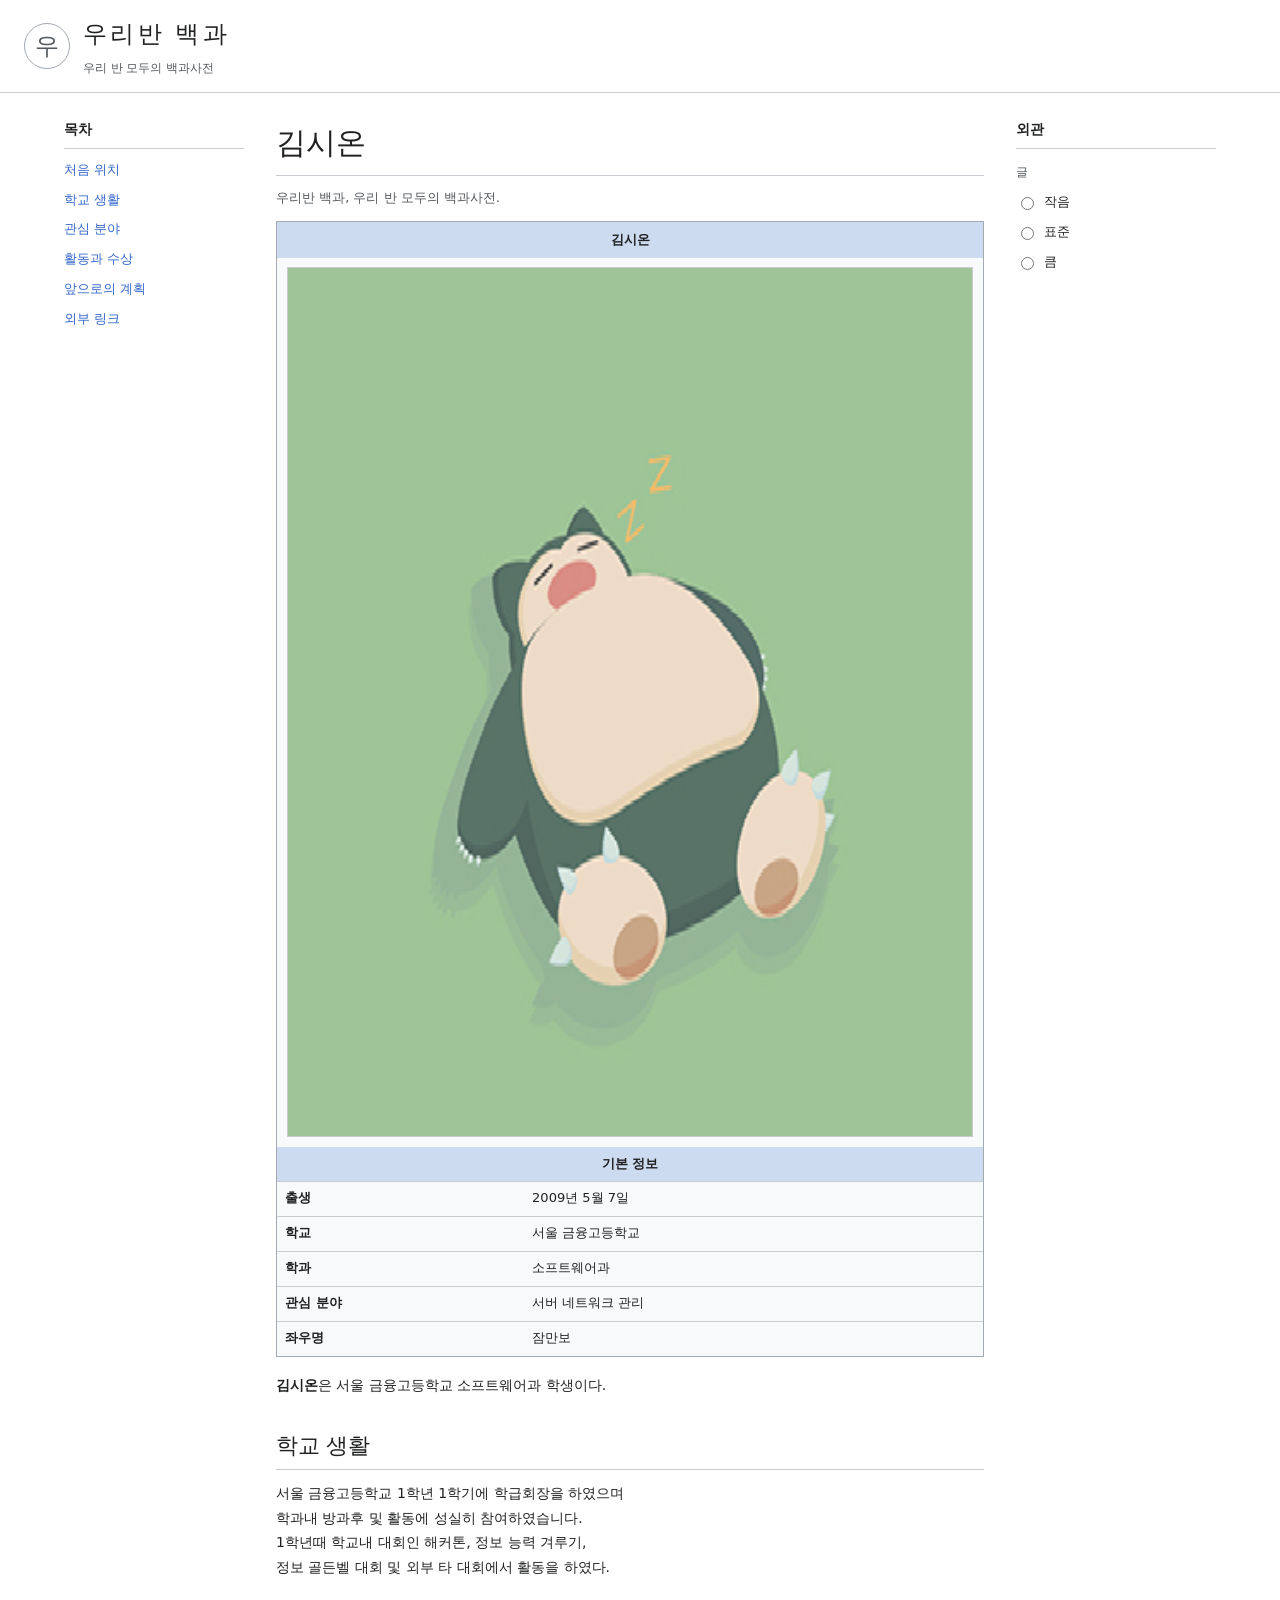
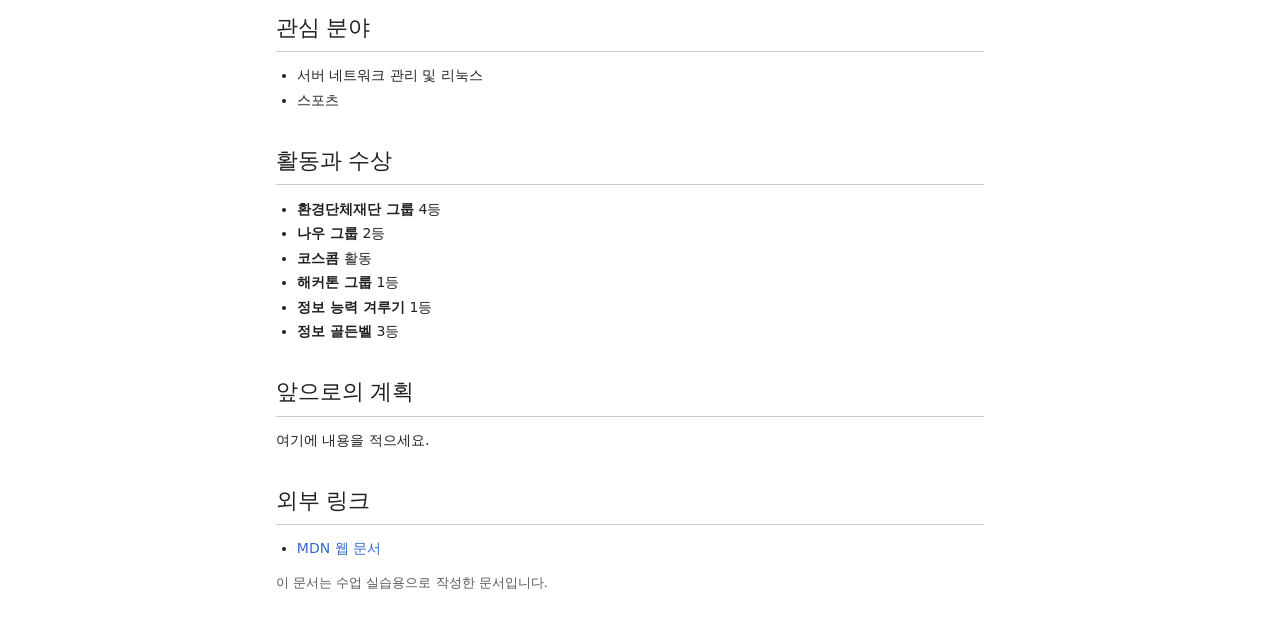
==== index.html @ 59c27604 "Update index.html" ====
<!DOCTYPE html>
<html lang="ko" data-fontsize="standard">

<head>
  <meta charset="UTF-8">
  <meta name="viewport" content="width=device-width, initial-scale=1">
  <title>김시온 - 우리반 백과</title>
  <link rel="stylesheet" href="style.css">
</head>

<body>
  <header class="topbar">
    <div class="logo">우</div>
    <div class="sitename">
      <strong>우리반 백과</strong>
      <span>우리 반 모두의 백과사전</span>
    </div>
  </header>

  <div class="wrap">
    <nav class="toc">
      <h2>목차</h2>
      <ul>
        <li><a href="#first">처음 위치</a></li>
        <li><a href="#second">학교 생활</a></li>
        <li><a href="#three">관심 분야</a></li>
        <li><a href="#four">활동과 수상</a></li>
        <li><a href="#five">앞으로의 계획</a></li>
        <li><a href="#six">외부 링크</a></li>
      </ul>
    </nav>

    <main class="content">
      <h1 id="first">김시온</h1>
      <p class="subtitle">우리반 백과, 우리 반 모두의 백과사전.</p>

      <aside class="infobox">
        <div class="infobox-title">김시온</div>
        <img src="kso.png" alt="김시온의 사진">
        <table>
          <caption>기본 정보</caption>
          <tbody>
            <!-- (4) 표의 내용을 자신의 것으로 바꾸세요. 줄을 더 넣어도 됩니다 -->
            <tr>
              <th>출생</th>
              <td>2009년 5월 7일</td>
            </tr>
            <tr>
              <th>학교</th>
              <td>서울 금융고등학교</td>
            </tr>
            <tr>
              <th>학과</th>
              <td>소프트웨어과</td>
            </tr>
            <tr>
              <th>관심 분야</th>
              <td>서버 네트워크 관리</td>
            </tr>
            <tr>
              <th>좌우명</th>
              <td>잠만보</td>
            </tr>
          </tbody>
        </table>
      </aside>

      <!-- (5) 첫 문단: 나를 한두 문장으로 소개 -->
      <p><strong>김시온</strong>은 서울 금융고등학교 소프트웨어과 학생이다.</p>

      <section>
        <h2 id="second">학교 생활</h2>
        <p>서울 금융고등학교 1학년 1학기에 학급회장을 하였으며<br>학과내 방과후 및 활동에 성실히 참여하였습니다.<br>1학년때 학교내 대회인 해커톤, 정보 능력 겨루기,<br> 정보 골든벨 대회 및 외부 타 대회에서 활동을 하였다.</p>
      </section>

      <section>
        <h2 id="three">관심 분야</h2>
        <ul>
          <li>서버 네트워크 관리 및 리눅스</li>
          <li>스포츠</li>
        </ul>
      </section>

      <section>
        <h2 id="four">활동과 수상</h2>
        <ul>
          <li><strong>환경단체재단 그룹 </strong>4등</li>
          <li><strong>나우 그룹 </strong>2등</li>
          <li><strong>코스콤 </strong>활동</li>
          <li><strong>해커톤 그룹 </strong>1등</li>
          <li><strong>정보 능력 겨루기 </strong>1등</li>
          <li><strong>정보 골든벨 </strong>3등</li>
        </ul>
      </section>

      <section>
        <h2 id="five">앞으로의 계획</h2>
        <p>여기에 내용을 적으세요.</p>
      </section>

      <section>
        <h2 id="six">외부 링크</h2>
        <ul>
          <li><a href="https://developer.mozilla.org/ko/">MDN 웹 문서</a></li>
        </ul>
        <p class="footnote">이 문서는 수업 실습용으로 작성한 문서입니다.</p>
      </section>
    </main>

    <aside class="appearance">
      <h2>외관</h2>

      <fieldset class="panel-group">
        <legend>글</legend>
        <label><input type="radio" name="fontsize" value="small">작음</label>
        <label><input type="radio" name="fontsize" value="standard">표준</label>
        <label><input type="radio" name="fontsize" value="large">큼</label>
      </fieldset>
    </aside>

  </div>

  <script src="script.js"></script>
</body>

</html>
---- style.css ----
/* =========================================================
   우리반 백과 - style.css (기본 제공)
   1. 색 값은 모두 아래 :root 안에 모아 두었다.
   2. 크기는 rem 단위로 적었다.
   ========================================================= */

/* ---------- 색과 크기 값 모음 (CSS 변수) ---------- */
:root {
  --bg: #ffffff;
  --text: #202122;
  --sub-text: #54595d;
  --link: #3366cc;
  --link-visited: #6b4ba1;
  --border: #a2a9b1;
  --line: #c8ccd1;
  --box-bg: #f8f9fa;
  --box-head: #cddbf0;

  --font-scale: 1;
}

html[data-fontsize="small"] {
  --font-scale: 0.875;
}

html[data-fontsize="large"] {
  --font-scale: 1.25;
}

/* ---------- 문서 전체 ---------- */
* {
  box-sizing: border-box;
}

html {
  font-size: calc(16px * var(--font-scale));
  scroll-behavior: smooth;
}

body {
  margin: 0;
  background: var(--bg);
  color: var(--text);
  font-family: "맑은 고딕", "Malgun Gothic", "Apple SD Gothic Neo", system-ui, sans-serif;
  font-size: 0.875rem;
  line-height: 1.75;
}

a {
  color: var(--link);
  text-decoration: none;
}

a:visited {
  color: var(--link-visited);
}

a:hover {
  text-decoration: underline;
}

a:focus-visible,
input:focus-visible {
  outline: 2px solid var(--link);
  outline-offset: 2px;
}

/* ---------- 맨 위 머리글 ---------- */

.topbar {
  display: flex;
  align-items: center;
  gap: 0.8rem;
  padding: 0.8rem 1.5rem;
  border-bottom: 1px solid var(--line);
}

.logo {
  width: 46px;
  height: 46px;
  border: 1px solid var(--border);
  border-radius: 50%;
  display: grid;
  place-items: center;
  font-family: serif;
  font-size: 1.5rem;
  color: var(--sub-text);
}

.sitename strong {
  display: block;
  font-family: serif;
  font-weight: 400;
  font-size: 1.5rem;
  letter-spacing: 0.15em;
}

.sitename span {
  font-size: 0.75rem;
  color: var(--sub-text);
}

/* ---------- 전체 배치 (그리드) ---------- */
.wrap {
  max-width: 1200px;
  margin: 0 auto;
  padding: 1.5rem;
  display: grid;
  grid-template-columns: 180px minmax(0, 1fr) 200px;
  gap: 2rem;
  align-items: start;
}

/* ---------- 왼쪽 목차 ---------- */
.toc {
  position: sticky;
  top: 1rem;
  font-size: 0.8125rem;
}

.toc h2 {
  font-size: 0.875rem;
  margin: 0 0 0.6rem;
  padding-bottom: 0.4rem;
  border-bottom: 1px solid var(--line);
}

.toc ul {
  list-style: none;
  margin: 0;
  padding: 0;
}

.toc li {
  margin: 0.45rem 0;
}

/* ---------- 가운데 본문 ---------- */
.content h1 {
  font-family: serif;
  font-weight: 400;
  font-size: 1.9rem;
  margin: 0 0 0.3rem;
  padding-bottom: 0.3rem;
  border-bottom: 1px solid var(--line);
}

.subtitle {
  font-size: 0.8125rem;
  color: var(--sub-text);
  margin-bottom: 1.2rem;
}

.content h2 {
  font-family: serif;
  font-weight: 400;
  font-size: 1.4rem;
  margin: 1.8rem 0 0.7rem;
  padding-bottom: 0.25rem;
  border-bottom: 1px solid var(--line);
}

.content p {
  margin: 0.7rem 0;
}

.content ul {
  margin: 0.5rem 0;
  padding-left: 1.3rem;
}

.footnote {
  font-size: 0.8125rem;
  color: var(--sub-text);
}

/* ---------- 오른쪽 인물 정보 상자 ---------- */
.infobox {
  float: right;
  width: 280px;
  margin: 0 0 1rem 1.5rem;
  border: 1px solid var(--border);
  background: var(--box-bg);
  font-size: 0.8125rem;
}

.infobox .infobox-title {
  background: var(--box-head);
  text-align: center;
  font-weight: bold;
  padding: 0.4rem;
}

.infobox img {
  display: block;
  width: calc(100% - 1.2rem);
  height: auto;
  margin: 0.6rem;
  border: 1px solid var(--line);
}

.infobox table {
  width: 100%;
  border-collapse: collapse;
}

.infobox caption {
  background: var(--box-head);
  font-weight: bold;
  padding: 0.35rem;
}

.infobox th,
.infobox td {
  padding: 0.35rem 0.5rem;
  text-align: left;
  vertical-align: top;
  border-top: 1px solid var(--line);
}

.infobox th {
  width: 35%;
}

/*--내가 추가한 부분--*/
.appearance {
  position: sticky;
  top: 1rem;
}

.appearance h2 {
  font-size: 0.875rem;
  margin: 0 0 0.8rem;
  padding-bottom: 0.4rem;
  border-bottom: 1px solid var(--line);
}

.panel-group {
  border: 0;
  margin: 0 0 1.2rem;
  padding: 0;
}

.panel-group legend {
  padding: 0;
  margin-bottom: 0.3rem;
  font-size: 0.75rem;
  color: var(--sub-text);
}

.panel-group label {
  display: flex;
  align-items: center;
  gap: 0.45rem;
  padding: 0.22rem 0;
  font-size: 0.8125rem;
  cursor: pointer;
}

/* ---------- 화면이 좁을 때 ---------- */
@media (max-width: 900px) {
  .wrap {
    grid-template-columns: 1fr;
    gap: 1.5rem;
  }

  .toc,
  .appearance {
    position: static;
  }

  .infobox {
    float: none;
    width: 100%;
    margin: 0 0 1rem;
  }
}

.toc {
  position: static;
}

.infobox {
  float: none;
  width: 100%;
  margin: 0 0 1rem;
}

@media (prefers-reduced-motion: reduce) {
  html {
    scroll-behavior: auto;
  }
}
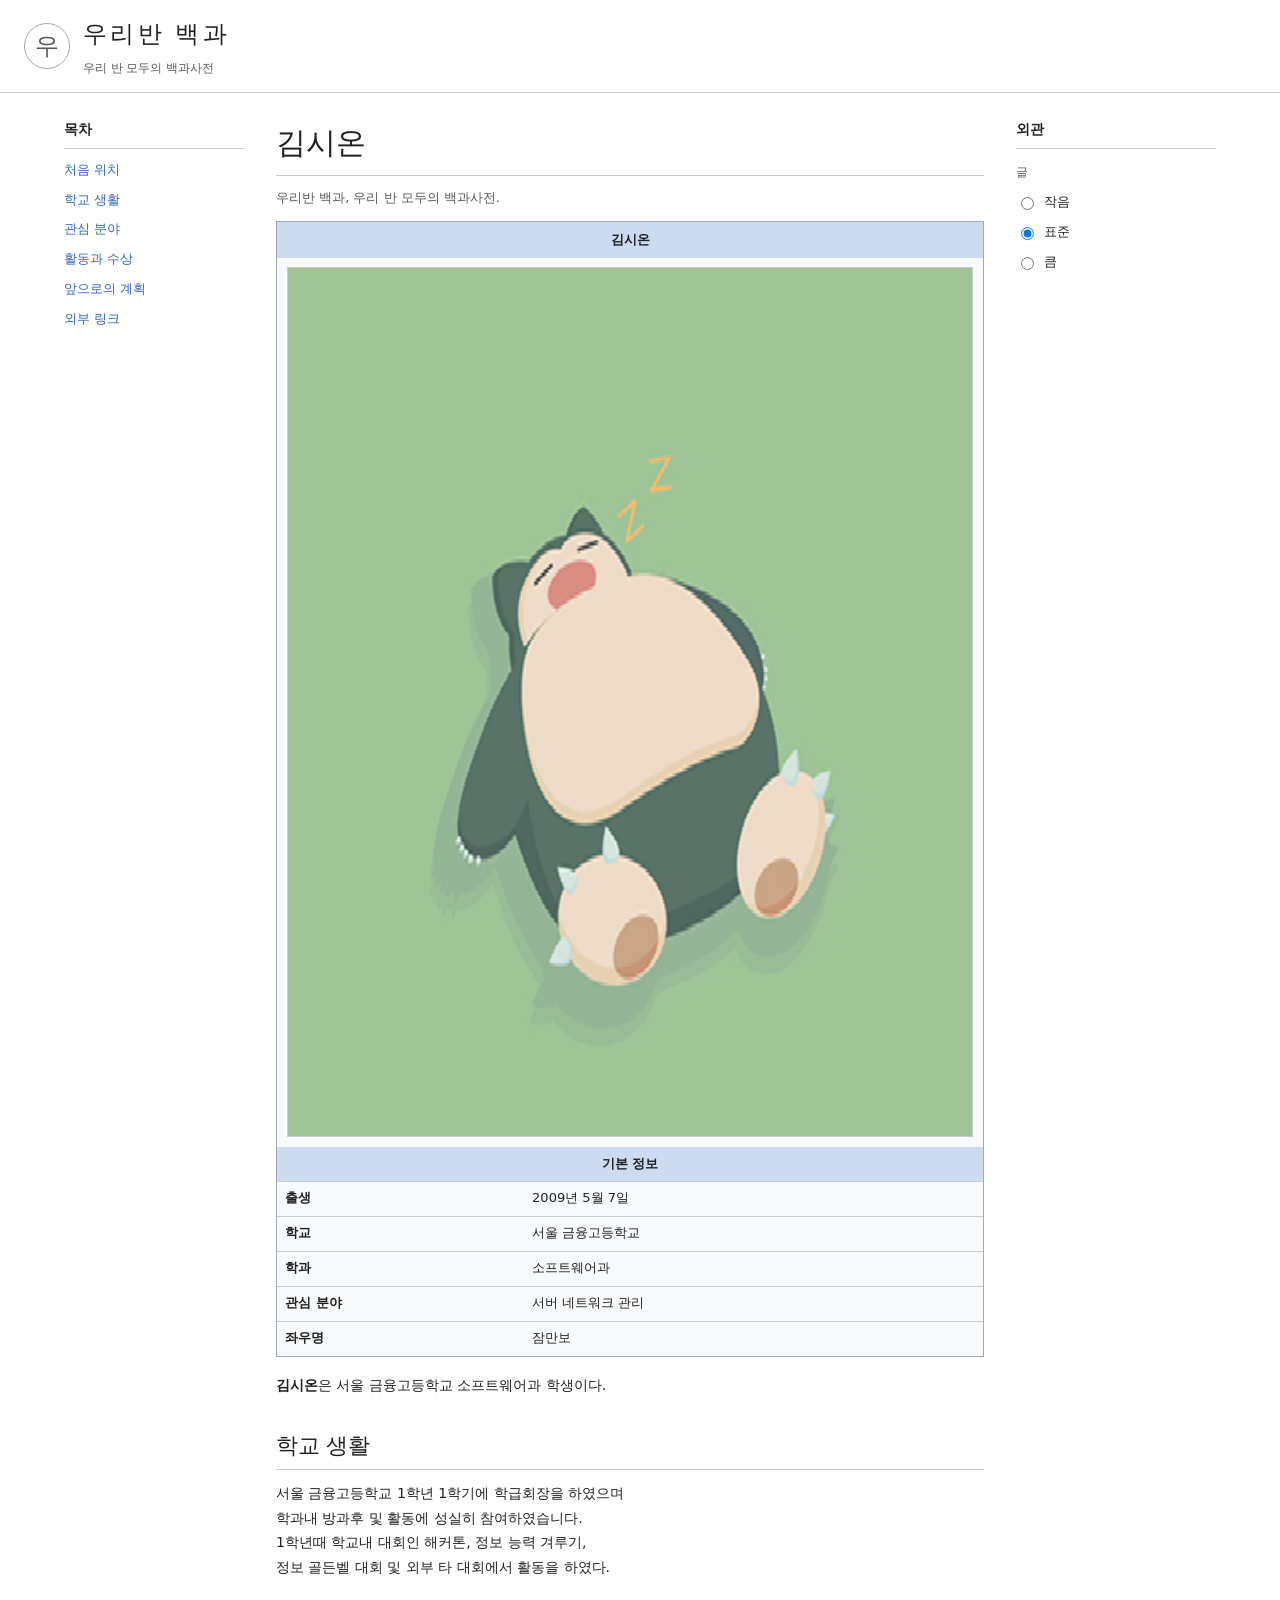
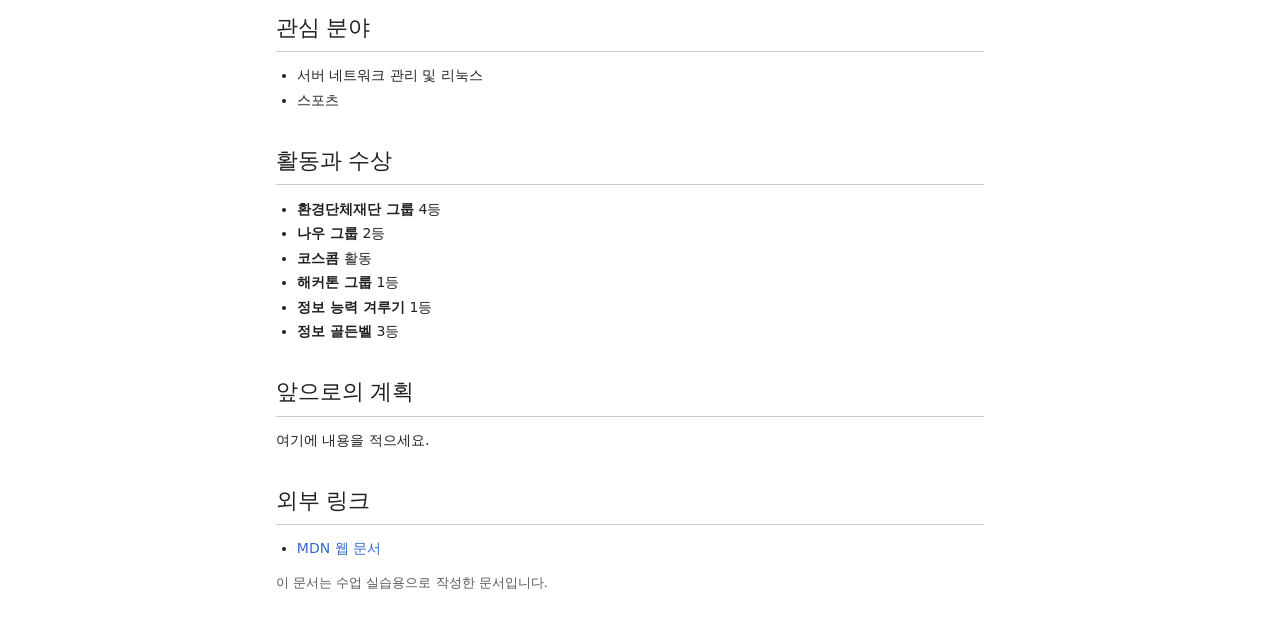
==== commit 1382f053: "Update index.html" ====
--- a/index.html
+++ b/index.html
@@ -2,125 +2,126 @@
 <html lang="ko" data-fontsize="standard">
 
 <head>
-  <meta charset="UTF-8">
-  <meta name="viewport" content="width=device-width, initial-scale=1">
-  <title>김시온 - 우리반 백과</title>
-  <link rel="stylesheet" href="style.css">
+    <meta charset="UTF-8">
+    <meta name="viewport" content="width=device-width, initial-scale=1">
+    <title>김시온 - 우리반 백과</title>
+    <link rel="stylesheet" href="style.css">
 </head>
 
 <body>
-  <header class="topbar">
-    <div class="logo">우</div>
-    <div class="sitename">
-      <strong>우리반 백과</strong>
-      <span>우리 반 모두의 백과사전</span>
+    <header class="topbar">
+        <div class="logo">우</div>
+        <div class="sitename">
+            <strong>우리반 백과</strong>
+            <span>우리 반 모두의 백과사전</span>
+        </div>
+    </header>
+
+    <div class="wrap">
+        <nav class="toc">
+            <h2>목차</h2>
+            <ul>
+                <li><a href="#first">처음 위치</a></li>
+                <li><a href="#second">학교 생활</a></li>
+                <li><a href="#three">관심 분야</a></li>
+                <li><a href="#four">활동과 수상</a></li>
+                <li><a href="#five">앞으로의 계획</a></li>
+                <li><a href="#six">외부 링크</a></li>
+            </ul>
+        </nav>
+
+        <main class="content">
+            <h1 id="first">김시온</h1>
+            <p class="subtitle">우리반 백과, 우리 반 모두의 백과사전.</p>
+
+            <aside class="infobox">
+                <div class="infobox-title">김시온</div>
+                <img src="kso.png" alt="김시온의 사진">
+                <table>
+                    <caption>기본 정보</caption>
+                    <tbody>
+                        <!-- (4) 표의 내용을 자신의 것으로 바꾸세요. 줄을 더 넣어도 됩니다 -->
+                        <tr>
+                            <th>출생</th>
+                            <td>2009년 5월 7일</td>
+                        </tr>
+                        <tr>
+                            <th>학교</th>
+                            <td>서울 금융고등학교</td>
+                        </tr>
+                        <tr>
+                            <th>학과</th>
+                            <td>소프트웨어과</td>
+                        </tr>
+                        <tr>
+                            <th>관심 분야</th>
+                            <td>서버 네트워크 관리</td>
+                        </tr>
+                        <tr>
+                            <th>좌우명</th>
+                            <td>잠만보</td>
+                        </tr>
+                    </tbody>
+                </table>
+            </aside>
+
+            <!-- (5) 첫 문단: 나를 한두 문장으로 소개 -->
+            <p><strong>김시온</strong>은 서울 금융고등학교 소프트웨어과 학생이다.</p>
+
+            <section>
+                <h2 id="second">학교 생활</h2>
+                <p>서울 금융고등학교 1학년 1학기에 학급회장을 하였으며<br>학과내 방과후 및 활동에 성실히 참여하였습니다.<br>1학년때 학교내 대회인 해커톤, 정보 능력 겨루기,<br> 정보
+                    골든벨 대회 및 외부 타 대회에서 활동을 하였다.</p>
+            </section>
+
+            <section>
+                <h2 id="three">관심 분야</h2>
+                <ul>
+                    <li>서버 네트워크 관리 및 리눅스</li>
+                    <li>스포츠</li>
+                </ul>
+            </section>
+
+            <section>
+                <h2 id="four">활동과 수상</h2>
+                <ul>
+                    <li><strong>환경단체재단 그룹 </strong>4등</li>
+                    <li><strong>나우 그룹 </strong>2등</li>
+                    <li><strong>코스콤 </strong>활동</li>
+                    <li><strong>해커톤 그룹 </strong>1등</li>
+                    <li><strong>정보 능력 겨루기 </strong>1등</li>
+                    <li><strong>정보 골든벨 </strong>3등</li>
+                </ul>
+            </section>
+
+            <section>
+                <h2 id="five">앞으로의 계획</h2>
+                <p>여기에 내용을 적으세요.</p>
+            </section>
+
+            <section>
+                <h2 id="six">외부 링크</h2>
+                <ul>
+                    <li><a href="https://developer.mozilla.org/ko/">MDN 웹 문서</a></li>
+                </ul>
+                <p class="footnote">이 문서는 수업 실습용으로 작성한 문서입니다.</p>
+            </section>
+        </main>
+
+        <aside class="appearance">
+            <h2>외관</h2>
+
+            <fieldset class="panel-group">
+                <legend>글</legend>
+                <label><input type="radio" name="fontsize" value="small"> 작음</label>
+                <label><input type="radio" name="fontsize" value="standard" checked> 표준</label>
+                <label><input type="radio" name="fontsize" value="large"> 큼</label>
+            </fieldset>
+        </aside>
+
     </div>
-  </header>
 
-  <div class="wrap">
-    <nav class="toc">
-      <h2>목차</h2>
-      <ul>
-        <li><a href="#first">처음 위치</a></li>
-        <li><a href="#second">학교 생활</a></li>
-        <li><a href="#three">관심 분야</a></li>
-        <li><a href="#four">활동과 수상</a></li>
-        <li><a href="#five">앞으로의 계획</a></li>
-        <li><a href="#six">외부 링크</a></li>
-      </ul>
-    </nav>
-
-    <main class="content">
-      <h1 id="first">김시온</h1>
-      <p class="subtitle">우리반 백과, 우리 반 모두의 백과사전.</p>
-
-      <aside class="infobox">
-        <div class="infobox-title">김시온</div>
-        <img src="kso.png" alt="김시온의 사진">
-        <table>
-          <caption>기본 정보</caption>
-          <tbody>
-            <!-- (4) 표의 내용을 자신의 것으로 바꾸세요. 줄을 더 넣어도 됩니다 -->
-            <tr>
-              <th>출생</th>
-              <td>2009년 5월 7일</td>
-            </tr>
-            <tr>
-              <th>학교</th>
-              <td>서울 금융고등학교</td>
-            </tr>
-            <tr>
-              <th>학과</th>
-              <td>소프트웨어과</td>
-            </tr>
-            <tr>
-              <th>관심 분야</th>
-              <td>서버 네트워크 관리</td>
-            </tr>
-            <tr>
-              <th>좌우명</th>
-              <td>잠만보</td>
-            </tr>
-          </tbody>
-        </table>
-      </aside>
-
-      <!-- (5) 첫 문단: 나를 한두 문장으로 소개 -->
-      <p><strong>김시온</strong>은 서울 금융고등학교 소프트웨어과 학생이다.</p>
-
-      <section>
-        <h2 id="second">학교 생활</h2>
-        <p>서울 금융고등학교 1학년 1학기에 학급회장을 하였으며<br>학과내 방과후 및 활동에 성실히 참여하였습니다.<br>1학년때 학교내 대회인 해커톤, 정보 능력 겨루기,<br> 정보 골든벨 대회 및 외부 타 대회에서 활동을 하였다.</p>
-      </section>
-
-      <section>
-        <h2 id="three">관심 분야</h2>
-        <ul>
-          <li>서버 네트워크 관리 및 리눅스</li>
-          <li>스포츠</li>
-        </ul>
-      </section>
-
-      <section>
-        <h2 id="four">활동과 수상</h2>
-        <ul>
-          <li><strong>환경단체재단 그룹 </strong>4등</li>
-          <li><strong>나우 그룹 </strong>2등</li>
-          <li><strong>코스콤 </strong>활동</li>
-          <li><strong>해커톤 그룹 </strong>1등</li>
-          <li><strong>정보 능력 겨루기 </strong>1등</li>
-          <li><strong>정보 골든벨 </strong>3등</li>
-        </ul>
-      </section>
-
-      <section>
-        <h2 id="five">앞으로의 계획</h2>
-        <p>여기에 내용을 적으세요.</p>
-      </section>
-
-      <section>
-        <h2 id="six">외부 링크</h2>
-        <ul>
-          <li><a href="https://developer.mozilla.org/ko/">MDN 웹 문서</a></li>
-        </ul>
-        <p class="footnote">이 문서는 수업 실습용으로 작성한 문서입니다.</p>
-      </section>
-    </main>
-
-    <aside class="appearance">
-      <h2>외관</h2>
-
-      <fieldset class="panel-group">
-        <legend>글</legend>
-        <label><input type="radio" name="fontsize" value="small">작음</label>
-        <label><input type="radio" name="fontsize" value="standard">표준</label>
-        <label><input type="radio" name="fontsize" value="large">큼</label>
-      </fieldset>
-    </aside>
-
-  </div>
-
-  <script src="script.js"></script>
+    <script src="script.js"></script>
 </body>
 
 </html>
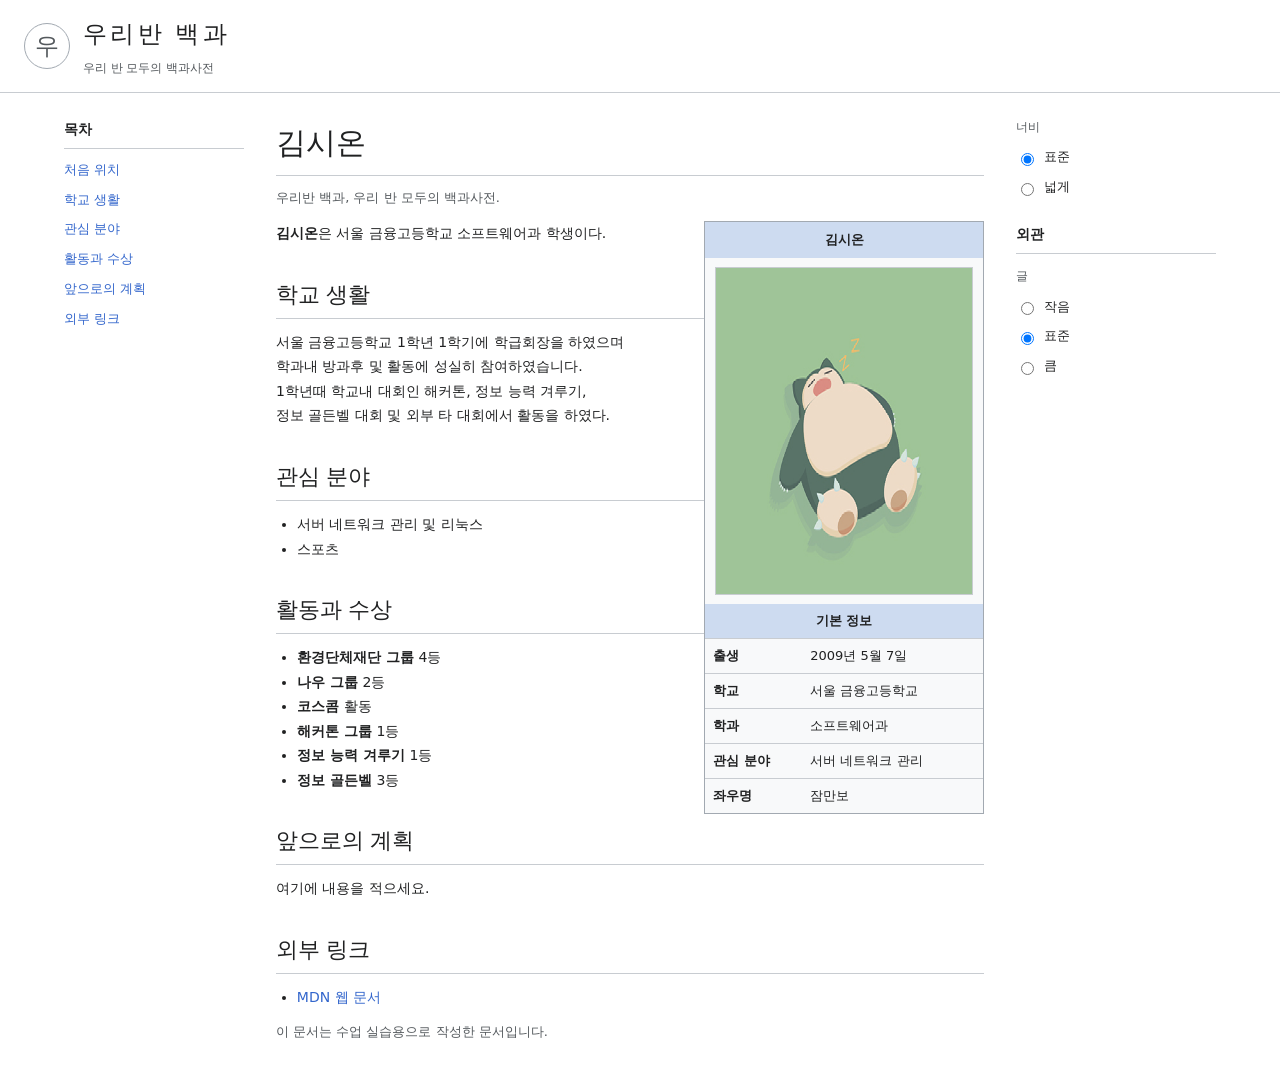
==== commit 8cb6e962: "Update index.html Added a data-width attribute to the html tag and included a fieldset for width opt" ====
--- a/index.html
+++ b/index.html
@@ -1,5 +1,5 @@
 <!DOCTYPE html>
-<html lang="ko" data-fontsize="standard">
+<html lang="ko" data-fontsize="standard" data-width="standard">
 
 <head>
     <meta charset="UTF-8">
@@ -109,6 +109,11 @@
         </main>
 
         <aside class="appearance">
+            <fieldset class="panel-group">
+                <legend>너비</legend>
+                <label><input type="radio" name="width" value="standard" checked> 표준</label>
+                <label><input type="radio" name="width" value="wide"> 넓게</label>
+            </fieldset>
             <h2>외관</h2>
 
             <fieldset class="panel-group">
--- a/style.css
+++ b/style.css
@@ -1,10 +1,12 @@
 /* =========================================================
-   우리반 백과 - style.css (기본 제공)
-   1. 색 값은 모두 아래 :root 안에 모아 두었다.
-   2. 크기는 rem 단위로 적었다.
-   ========================================================= */
-
-/* ---------- 색과 크기 값 모음 (CSS 변수) ---------- */
+   우리반 백과 - style.css
+   ========================================================= */
+
+
+/* =========================================================
+   1. 색과 크기 값 모음
+   ========================================================= */
+
 :root {
   --bg: #ffffff;
   --text: #202122;
@@ -19,6 +21,9 @@
   --font-scale: 1;
 }
 
+
+/* ---------- 글자 크기 설정 ---------- */
+
 html[data-fontsize="small"] {
   --font-scale: 0.875;
 }
@@ -27,7 +32,11 @@
   --font-scale: 1.25;
 }
 
-/* ---------- 문서 전체 ---------- */
+
+/* =========================================================
+   2. 문서 전체 기본 설정
+   ========================================================= */
+
 * {
   box-sizing: border-box;
 }
@@ -41,10 +50,22 @@
   margin: 0;
   background: var(--bg);
   color: var(--text);
-  font-family: "맑은 고딕", "Malgun Gothic", "Apple SD Gothic Neo", system-ui, sans-serif;
+
+  font-family:
+    "맑은 고딕",
+    "Malgun Gothic",
+    "Apple SD Gothic Neo",
+    system-ui,
+    sans-serif;
+
   font-size: 0.875rem;
   line-height: 1.75;
 }
+
+
+/* =========================================================
+   3. 링크
+   ========================================================= */
 
 a {
   color: var(--link);
@@ -65,33 +86,49 @@
   outline-offset: 2px;
 }
 
-/* ---------- 맨 위 머리글 ---------- */
+
+/* =========================================================
+   4. 상단 머리글
+   ========================================================= */
 
 .topbar {
   display: flex;
   align-items: center;
+
   gap: 0.8rem;
   padding: 0.8rem 1.5rem;
+
   border-bottom: 1px solid var(--line);
 }
+
+
+/* ---------- 로고 ---------- */
 
 .logo {
   width: 46px;
   height: 46px;
+
   border: 1px solid var(--border);
   border-radius: 50%;
+
   display: grid;
   place-items: center;
+
   font-family: serif;
   font-size: 1.5rem;
   color: var(--sub-text);
 }
 
+
+/* ---------- 사이트 이름 ---------- */
+
 .sitename strong {
   display: block;
+
   font-family: serif;
   font-weight: 400;
   font-size: 1.5rem;
+
   letter-spacing: 0.15em;
 }
 
@@ -100,33 +137,53 @@
   color: var(--sub-text);
 }
 
-/* ---------- 전체 배치 (그리드) ---------- */
+
+/* =========================================================
+   5. 전체 레이아웃
+   ========================================================= */
+
 .wrap {
   max-width: 1200px;
+
   margin: 0 auto;
   padding: 1.5rem;
+
   display: grid;
-  grid-template-columns: 180px minmax(0, 1fr) 200px;
+
+  grid-template-columns:
+    180px
+    minmax(0, 1fr)
+    200px;
+
   gap: 2rem;
+
   align-items: start;
 }
 
-/* ---------- 왼쪽 목차 ---------- */
+
+/* =========================================================
+   6. 왼쪽 목차
+   ========================================================= */
+
 .toc {
   position: sticky;
   top: 1rem;
+
   font-size: 0.8125rem;
 }
 
 .toc h2 {
   font-size: 0.875rem;
+
   margin: 0 0 0.6rem;
   padding-bottom: 0.4rem;
+
   border-bottom: 1px solid var(--line);
 }
 
 .toc ul {
   list-style: none;
+
   margin: 0;
   padding: 0;
 }
@@ -135,19 +192,26 @@
   margin: 0.45rem 0;
 }
 
-/* ---------- 가운데 본문 ---------- */
+
+/* =========================================================
+   7. 가운데 본문
+   ========================================================= */
+
 .content h1 {
   font-family: serif;
   font-weight: 400;
   font-size: 1.9rem;
+
   margin: 0 0 0.3rem;
   padding-bottom: 0.3rem;
+
   border-bottom: 1px solid var(--line);
 }
 
 .subtitle {
   font-size: 0.8125rem;
   color: var(--sub-text);
+
   margin-bottom: 1.2rem;
 }
 
@@ -155,8 +219,10 @@
   font-family: serif;
   font-weight: 400;
   font-size: 1.4rem;
+
   margin: 1.8rem 0 0.7rem;
   padding-bottom: 0.25rem;
+
   border-bottom: 1px solid var(--line);
 }
 
@@ -174,30 +240,53 @@
   color: var(--sub-text);
 }
 
-/* ---------- 오른쪽 인물 정보 상자 ---------- */
+
+/* =========================================================
+   8. 오른쪽 인물 정보 상자
+   ========================================================= */
+
 .infobox {
   float: right;
+
   width: 280px;
+
   margin: 0 0 1rem 1.5rem;
+
   border: 1px solid var(--border);
+
   background: var(--box-bg);
+
   font-size: 0.8125rem;
 }
+
+
+/* ---------- 정보 상자 제목 ---------- */
 
 .infobox .infobox-title {
   background: var(--box-head);
+
   text-align: center;
   font-weight: bold;
+
   padding: 0.4rem;
 }
+
+
+/* ---------- 정보 상자 이미지 ---------- */
 
 .infobox img {
   display: block;
+
   width: calc(100% - 1.2rem);
   height: auto;
+
   margin: 0.6rem;
+
   border: 1px solid var(--line);
 }
+
+
+/* ---------- 정보 상자 표 ---------- */
 
 .infobox table {
   width: 100%;
@@ -206,15 +295,19 @@
 
 .infobox caption {
   background: var(--box-head);
+
   font-weight: bold;
+
   padding: 0.35rem;
 }
 
 .infobox th,
 .infobox td {
   padding: 0.35rem 0.5rem;
+
   text-align: left;
   vertical-align: top;
+
   border-top: 1px solid var(--line);
 }
 
@@ -222,7 +315,11 @@
   width: 35%;
 }
 
-/*--내가 추가한 부분--*/
+
+/* =========================================================
+   9. 화면 설정 패널
+   ========================================================= */
+
 .appearance {
   position: sticky;
   top: 1rem;
@@ -230,13 +327,19 @@
 
 .appearance h2 {
   font-size: 0.875rem;
+
   margin: 0 0 0.8rem;
   padding-bottom: 0.4rem;
+
   border-bottom: 1px solid var(--line);
 }
+
+
+/* ---------- 패널 그룹 ---------- */
 
 .panel-group {
   border: 0;
+
   margin: 0 0 1.2rem;
   padding: 0;
 }
@@ -244,6 +347,7 @@
 .panel-group legend {
   padding: 0;
   margin-bottom: 0.3rem;
+
   font-size: 0.75rem;
   color: var(--sub-text);
 }
@@ -251,16 +355,26 @@
 .panel-group label {
   display: flex;
   align-items: center;
+
   gap: 0.45rem;
+
   padding: 0.22rem 0;
+
   font-size: 0.8125rem;
+
   cursor: pointer;
 }
 
-/* ---------- 화면이 좁을 때 ---------- */
+
+/* =========================================================
+   10. 반응형 - 태블릿 / 모바일
+   ========================================================= */
+
 @media (max-width: 900px) {
+
   .wrap {
     grid-template-columns: 1fr;
+
     gap: 1.5rem;
   }
 
@@ -271,23 +385,20 @@
 
   .infobox {
     float: none;
+
     width: 100%;
+
     margin: 0 0 1rem;
   }
 }
 
-.toc {
-  position: static;
-}
-
-.infobox {
-  float: none;
-  width: 100%;
-  margin: 0 0 1rem;
-}
+
+/* =========================================================
+   11. 모션 감소 설정
+   ========================================================= */
 
 @media (prefers-reduced-motion: reduce) {
   html {
     scroll-behavior: auto;
   }
-}+}
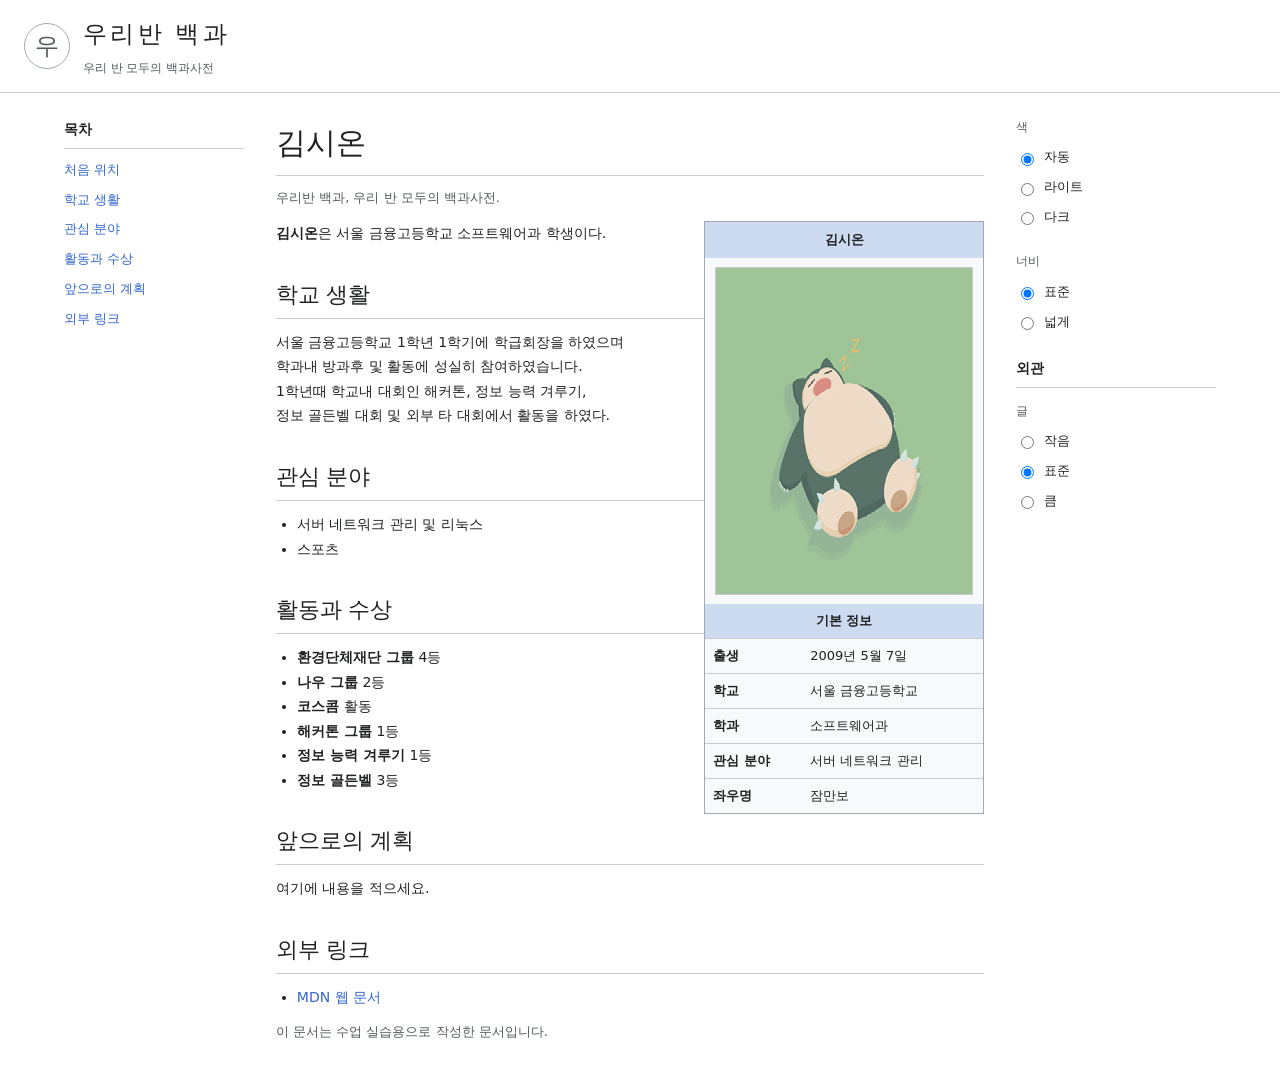
==== commit 75b6a0c9: "Add theme selection options in the sidebar Added fieldsets for theme selection with radio buttons." ====
--- a/index.html
+++ b/index.html
@@ -1,5 +1,5 @@
 <!DOCTYPE html>
-<html lang="ko" data-fontsize="standard" data-width="standard">
+<html lang="ko" data-fontsize="standard" data-width="standard" data-theme="auto">
 
 <head>
     <meta charset="UTF-8">
@@ -109,6 +109,13 @@
         </main>
 
         <aside class="appearance">
+
+            <fieldset class="panel-group">
+                <legend>색</legend>
+                <label><input type="radio" name="theme" value="auto" checked> 자동</label>
+                <label><input type="radio" name="theme" value="light"> 라이트</label>
+                <label><input type="radio" name="theme" value="dark"> 다크</label>
+            </fieldset>
             <fieldset class="panel-group">
                 <legend>너비</legend>
                 <label><input type="radio" name="width" value="standard" checked> 표준</label>
--- a/style.css
+++ b/style.css
@@ -19,6 +19,9 @@
   --box-head: #cddbf0;
 
   --font-scale: 1;
+
+  /* 화면 최대 너비 */
+  --content-max: 1200px;
 }
 
 
@@ -30,6 +33,42 @@
 
 html[data-fontsize="large"] {
   --font-scale: 1.25;
+}
+
+
+/* ---------- 화면 너비 설정 ---------- */
+
+html[data-width="wide"] {
+  --content-max: 100%;
+}
+
+
+/* ---------- 색상 테마 설정 ---------- */
+
+html[data-theme="dark"] {
+  --bg: #101418;
+  --text: #eaecf0;
+  --sub-text: #a2a9b1;
+  --link: #8ab4f8;
+  --link-visited: #c5a3e0;
+  --border: #54595d;
+  --line: #3a4048;
+  --box-bg: #1b2027;
+  --box-head: #2a3a55;
+}
+
+@media (prefers-color-scheme: dark) {
+  html[data-theme="auto"] {
+    --bg: #101418;
+    --text: #eaecf0;
+    --sub-text: #a2a9b1;
+    --link: #8ab4f8;
+    --link-visited: #c5a3e0;
+    --border: #54595d;
+    --line: #3a4048;
+    --box-bg: #1b2027;
+    --box-head: #2a3a55;
+  }
 }
 
 
@@ -143,7 +182,7 @@
    ========================================================= */
 
 .wrap {
-  max-width: 1200px;
+  max-width: var(--content-max);
 
   margin: 0 auto;
   padding: 1.5rem;
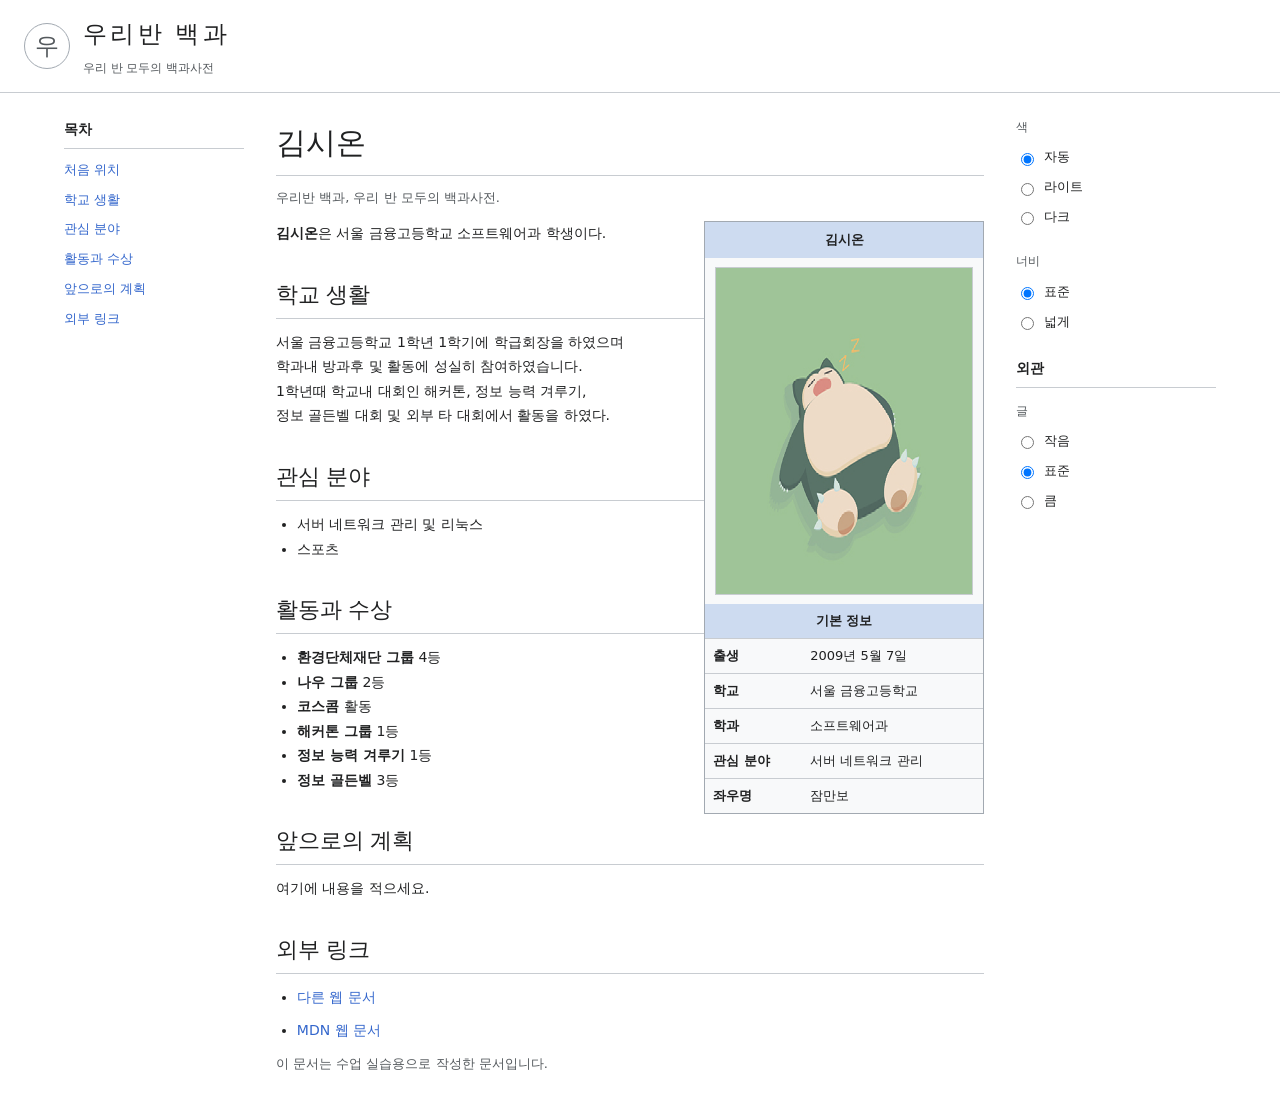
==== commit 11064cef: "Add external link to MDN documentation" ====
--- a/index.html
+++ b/index.html
@@ -102,6 +102,9 @@
             <section>
                 <h2 id="six">외부 링크</h2>
                 <ul>
+                    <li><a href="https://developer.mozilla.org/ko/">다른 웹 문서</a></li>
+                </ul>
+                <ul>
                     <li><a href="https://developer.mozilla.org/ko/">MDN 웹 문서</a></li>
                 </ul>
                 <p class="footnote">이 문서는 수업 실습용으로 작성한 문서입니다.</p>
--- a/style.css
+++ b/style.css
@@ -45,6 +45,7 @@
 
 /* ---------- 색상 테마 설정 ---------- */
 
+/* 다크 선택 시 */
 html[data-theme="dark"] {
   --bg: #101418;
   --text: #eaecf0;
@@ -57,6 +58,8 @@
   --box-head: #2a3a55;
 }
 
+
+/* 자동 선택 + 운영체제가 다크 모드일 때 */
 @media (prefers-color-scheme: dark) {
   html[data-theme="auto"] {
     --bg: #101418;
@@ -87,6 +90,7 @@
 
 body {
   margin: 0;
+
   background: var(--bg);
   color: var(--text);
 
@@ -155,6 +159,7 @@
 
   font-family: serif;
   font-size: 1.5rem;
+
   color: var(--sub-text);
 }
 
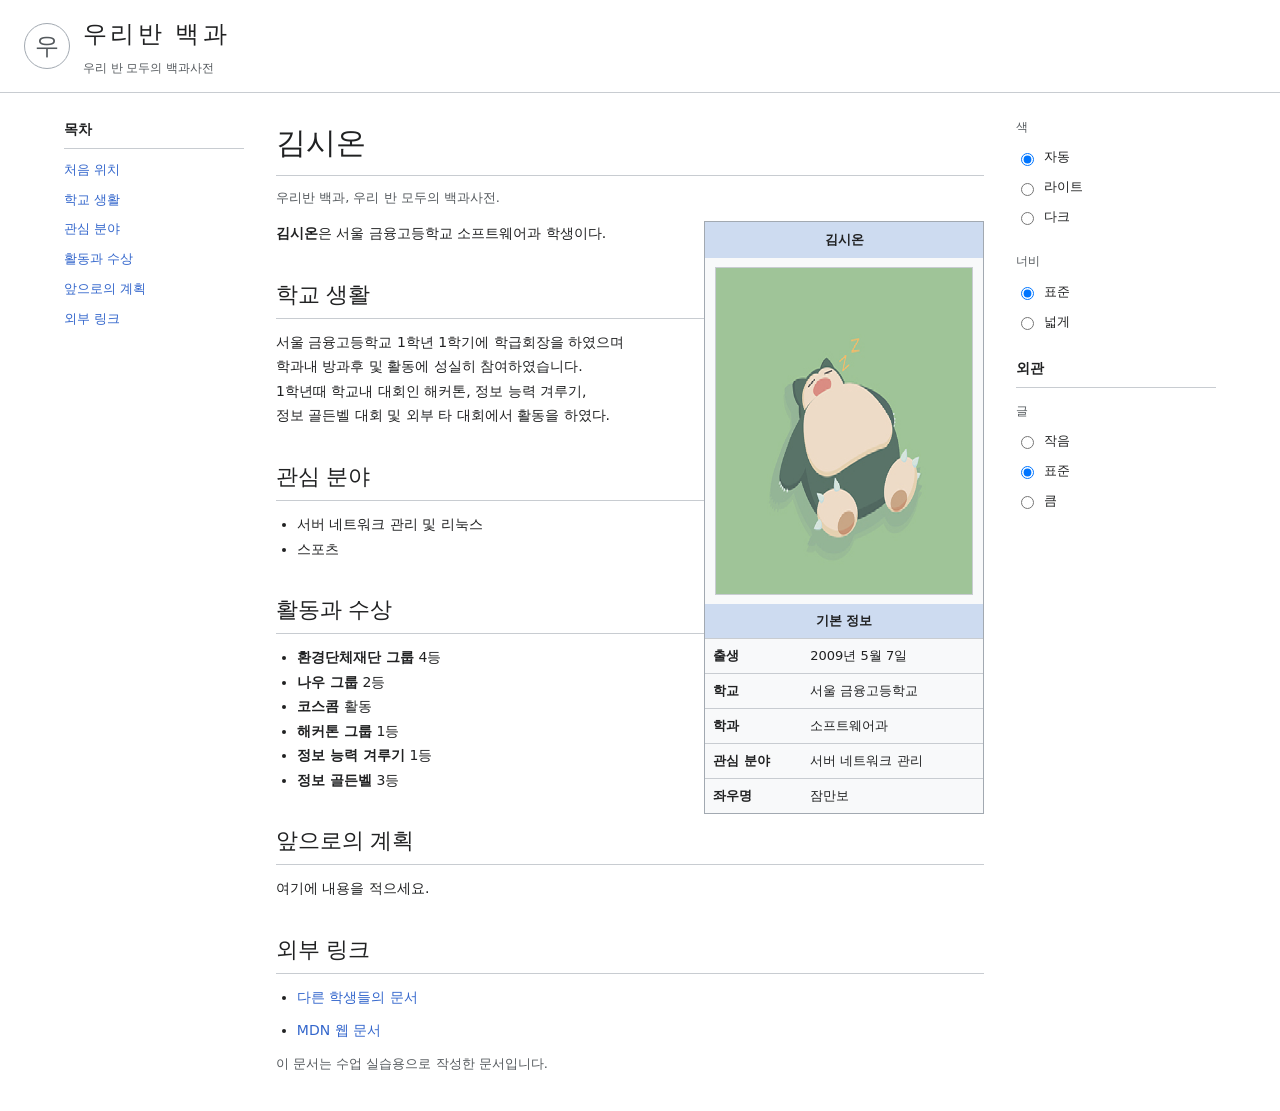
==== commit ef8b870e: "다른 웹 문서로 이동" ====
--- a/index.html
+++ b/index.html
@@ -102,7 +102,7 @@
             <section>
                 <h2 id="six">외부 링크</h2>
                 <ul>
-                    <li><a href="https://developer.mozilla.org/ko/">다른 웹 문서</a></li>
+                    <li><a href="student/submenu.html">다른 학생들의 문서</a></li>
                 </ul>
                 <ul>
                     <li><a href="https://developer.mozilla.org/ko/">MDN 웹 문서</a></li>
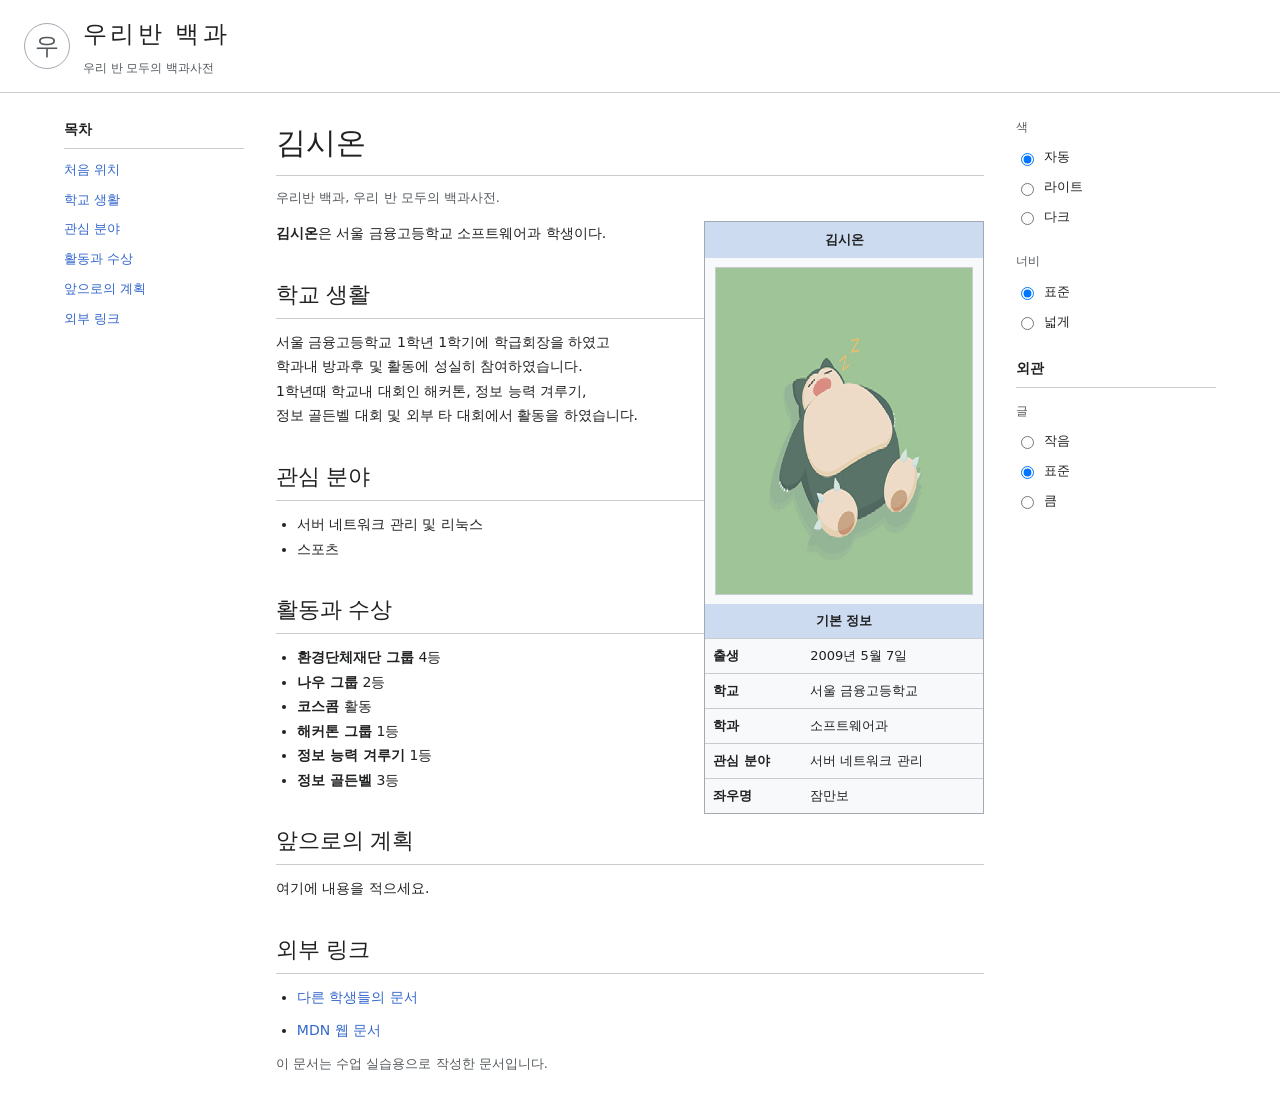
==== commit 8de52019: "Fix grammar in school activities description" ====
--- a/index.html
+++ b/index.html
@@ -70,8 +70,8 @@
 
             <section>
                 <h2 id="second">학교 생활</h2>
-                <p>서울 금융고등학교 1학년 1학기에 학급회장을 하였으며<br>학과내 방과후 및 활동에 성실히 참여하였습니다.<br>1학년때 학교내 대회인 해커톤, 정보 능력 겨루기,<br> 정보
-                    골든벨 대회 및 외부 타 대회에서 활동을 하였다.</p>
+                <p>서울 금융고등학교 1학년 1학기에 학급회장을 하였고<br>학과내 방과후 및 활동에 성실히 참여하였습니다.<br>1학년때 학교내 대회인 해커톤, 정보 능력 겨루기,<br> 정보
+                    골든벨 대회 및 외부 타 대회에서 활동을 하였습니다.</p>
             </section>
 
             <section>
